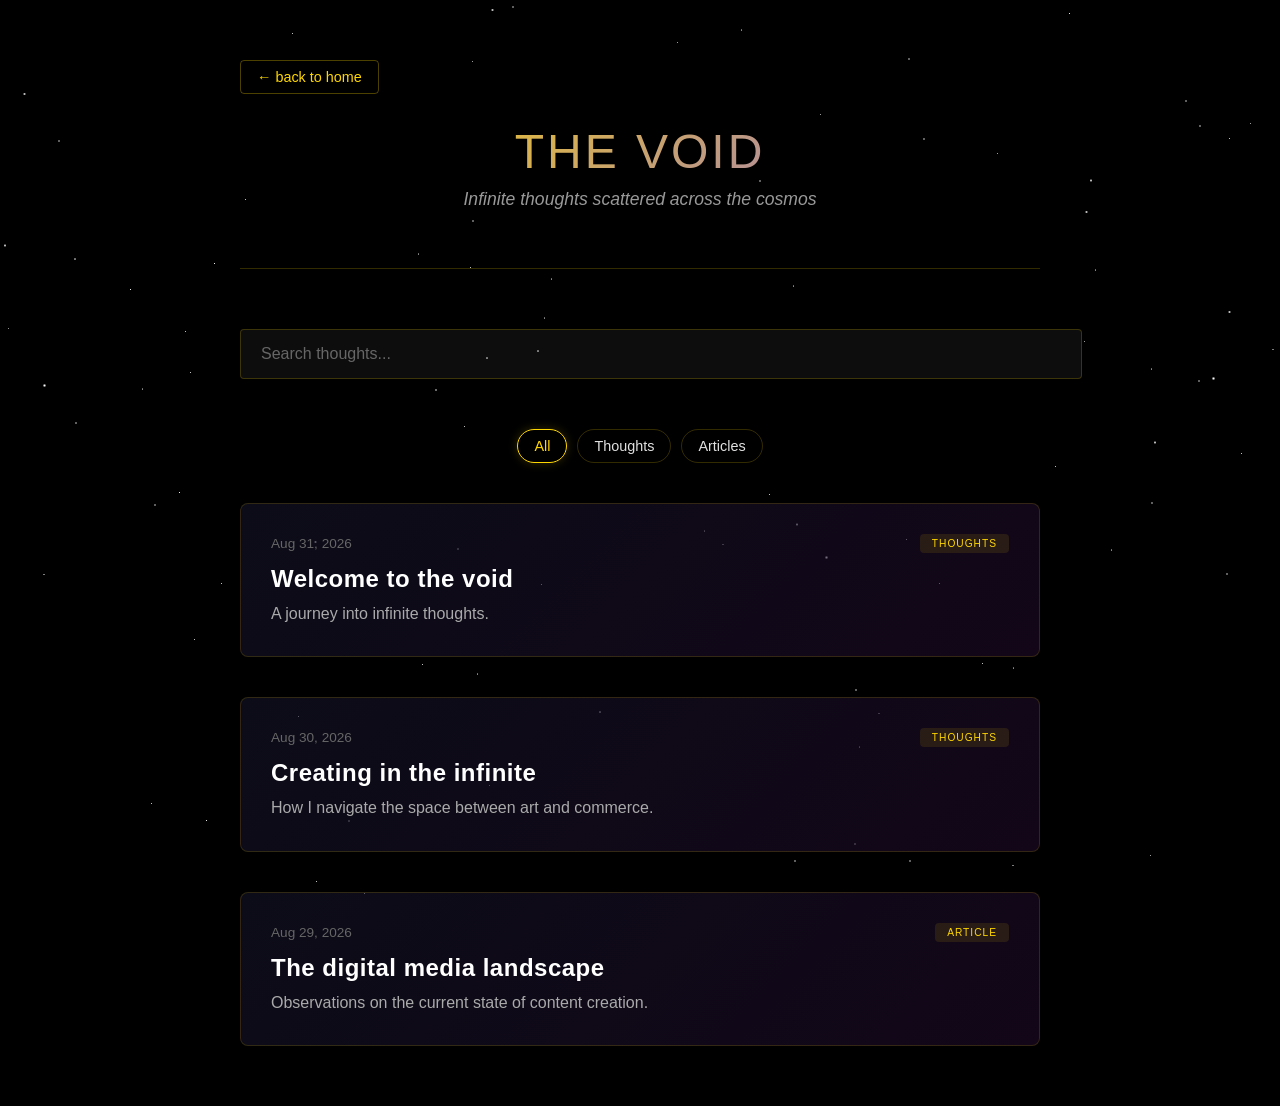
==== blog.html @ 40918b6e "Add blog page: The Void - searchable infinite thoughts with cosmic theme - Create blog.html with scr" ====
<!DOCTYPE html>
<html lang="en">
<head>
	<meta charset="UTF-8">
	<meta name="viewport" content="width=device-width, initial-scale=1.0">
	<title>The Void - Tariq Johnson</title>
	<link rel="stylesheet" href="assets/css/blog.css">
</head>
<body class="blog-page">
	<div class="starfield" id="starfield"></div>

	<div class="blog-container">
		<a href="/" class="back-home">← back to home</a>

		<div class="blog-header">
			<h1>The Void</h1>
			<p>Infinite thoughts scattered across the cosmos</p>
		</div>

		<div class="search-bar">
			<input 
				type="text" 
				id="searchInput" 
				placeholder="Search thoughts..."
				autocomplete="off"
			>
		</div>

		<div class="filters">
			<button class="filter-btn active" data-filter="all">All</button>
			<button class="filter-btn" data-filter="thoughts">Thoughts</button>
			<button class="filter-btn" data-filter="article">Articles</button>
		</div>

		<div class="posts-feed" id="postsFeed"></div>
		
		<div class="no-results" id="noResults" style="display: none;">
			<h2>Lost in the void</h2>
			<p>No posts found matching your search.</p>
		</div>
	</div>

	<script>
		// Starfield background
		function createStarfield() {
			const starfield = document.getElementById('starfield');
			const starCount = Math.min(100, Math.floor(window.innerWidth / 10));
			
			for (let i = 0; i < starCount; i++) {
				const star = document.createElement('div');
				star.className = 'star';
				star.style.left = Math.random() * 100 + '%';
				star.style.top = Math.random() * 100 + '%';
				star.style.width = (Math.random() * 2 + 0.5) + 'px';
				star.style.height = star.style.width;
				star.style.animationDelay = (Math.random() * 3) + 's';
				starfield.appendChild(star);
			}
		}

		// Load and render posts
		let allPosts = [];
		let currentFilter = 'all';

		async function loadPosts() {
			try {
				const response = await fetch('/assets/data/posts.json');
				allPosts = await response.json();
				// Sort by date descending
				allPosts.sort((a, b) => b.timestamp - a.timestamp);
				renderPosts();
			} catch (error) {
				console.error('Error loading posts:', error);
				document.getElementById('postsFeed').innerHTML = '<p style="text-align: center; color: #666;">Unable to load posts.</p>';
			}
		}

		function renderPosts() {
			const feed = document.getElementById('postsFeed');
			const noResults = document.getElementById('noResults');
			const searchTerm = document.getElementById('searchInput').value.toLowerCase();
			
			let filtered = allPosts.filter(post => {
				const matchesSearch = post.title.toLowerCase().includes(searchTerm) ||
					post.excerpt.toLowerCase().includes(searchTerm) ||
					post.content.toLowerCase().includes(searchTerm);
				
				const matchesFilter = currentFilter === 'all' || post.category === currentFilter;
				
				return matchesSearch && matchesFilter;
			});

			if (filtered.length === 0) {
				feed.style.display = 'none';
				noResults.style.display = 'block';
				return;
			}

			feed.style.display = 'flex';
			noResults.style.display = 'none';
			feed.innerHTML = filtered.map(post => `
				<div class="post-card" onclick="toggleExpanded(this)">
					<div class="post-meta">
						<span class="post-date">${formatDate(post.date)}</span>
						<span class="post-category">${post.category}</span>
					</div>
					<h2 class="post-title">${escapeHtml(post.title)}</h2>
					<p class="post-excerpt">${escapeHtml(post.excerpt)}</p>
					${post.content ? `<div class="post-content" style="display: none;">${escapeHtml(post.content)}</div>` : ''}
				</div>
			`).join('');
		}

		function toggleExpanded(card) {
			const content = card.querySelector('.post-content');
			if (content) {
				card.classList.toggle('expanded');
				content.style.display = content.style.display === 'none' ? 'block' : 'none';
			}
		}

		function formatDate(dateStr) {
			const date = new Date(dateStr);
			return date.toLocaleDateString('en-US', { 
				year: 'numeric', 
				month: 'short', 
				day: 'numeric' 
			});
		}

		function escapeHtml(text) {
			const div = document.createElement('div');
			div.textContent = text;
			return div.innerHTML;
		}

		// Search functionality
		document.getElementById('searchInput').addEventListener('input', renderPosts);

		// Filter functionality
		document.querySelectorAll('.filter-btn').forEach(btn => {
			btn.addEventListener('click', function() {
				document.querySelectorAll('.filter-btn').forEach(b => b.classList.remove('active'));
				this.classList.add('active');
				currentFilter = this.dataset.filter;
				renderPosts();
			});
		});

		// Initialize on load
		window.addEventListener('DOMContentLoaded', () => {
			createStarfield();
			loadPosts();
		});
	</script>
</body>
</html>
---- assets/css/blog.css ----
/* Void of Infinity Theme */

body.blog-page {
  background: #000;
  color: #e0e0e0;
  font-family: 'Segoe UI', Tahoma, Geneva, Verdana, sans-serif;
  margin: 0;
  padding: 0;
  overflow-x: hidden;
}

/* Animated starfield background */
.starfield {
  position: fixed;
  top: 0;
  left: 0;
  width: 100%;
  height: 100%;
  pointer-events: none;
  z-index: 0;
}

.star {
  position: absolute;
  background: radial-gradient(circle, #fff, rgba(255, 255, 255, 0));
  border-radius: 50%;
  animation: twinkle 3s infinite;
}

@keyframes twinkle {
  0%, 100% { opacity: 0.3; }
  50% { opacity: 1; }
}

/* Main content container */
.blog-container {
  position: relative;
  z-index: 1;
  max-width: 800px;
  margin: 0 auto;
  padding: 60px 20px;
  min-height: 100vh;
}

/* Header */
.blog-header {
  text-align: center;
  margin-bottom: 60px;
  border-bottom: 1px solid rgba(255, 215, 0, 0.2);
  padding-bottom: 40px;
}

.blog-header h1 {
  font-size: 3em;
  margin: 0;
  background: linear-gradient(135deg, #ffd700, #9370db);
  -webkit-background-clip: text;
  -webkit-text-fill-color: transparent;
  background-clip: text;
  letter-spacing: 3px;
  text-transform: uppercase;
  font-weight: 300;
}

.blog-header p {
  font-size: 1.1em;
  color: #999;
  margin-top: 10px;
  font-style: italic;
}

/* Back to home link */
.back-home {
  display: inline-block;
  margin-bottom: 30px;
  color: #ffd700;
  text-decoration: none;
  font-size: 0.9em;
  border: 1px solid rgba(255, 215, 0, 0.3);
  padding: 8px 16px;
  border-radius: 4px;
  transition: all 0.3s ease;
}

.back-home:hover {
  border-color: #ffd700;
  box-shadow: 0 0 10px rgba(255, 215, 0, 0.3);
}

/* Search bar */
.search-bar {
  margin-bottom: 50px;
}

.search-bar input {
  width: 100%;
  padding: 15px 20px;
  background: rgba(255, 255, 255, 0.05);
  border: 1px solid rgba(255, 215, 0, 0.2);
  color: #e0e0e0;
  font-size: 1em;
  border-radius: 4px;
  transition: all 0.3s ease;
}

.search-bar input:focus {
  outline: none;
  border-color: #ffd700;
  box-shadow: 0 0 15px rgba(255, 215, 0, 0.2);
  background: rgba(255, 255, 255, 0.08);
}

.search-bar input::placeholder {
  color: #666;
}

/* Filter buttons */
.filters {
  display: flex;
  gap: 10px;
  margin-bottom: 40px;
  justify-content: center;
  flex-wrap: wrap;
}

.filter-btn {
  padding: 8px 16px;
  background: transparent;
  border: 1px solid rgba(255, 215, 0, 0.2);
  color: #e0e0e0;
  cursor: pointer;
  border-radius: 20px;
  transition: all 0.3s ease;
  font-size: 0.9em;
}

.filter-btn:hover,
.filter-btn.active {
  border-color: #ffd700;
  color: #ffd700;
  box-shadow: 0 0 10px rgba(255, 215, 0, 0.2);
}

/* Posts feed */
.posts-feed {
  display: flex;
  flex-direction: column;
  gap: 40px;
}

.post-card {
  background: linear-gradient(135deg, rgba(20, 20, 40, 0.6), rgba(30, 10, 40, 0.6));
  border: 1px solid rgba(255, 215, 0, 0.15);
  border-radius: 8px;
  padding: 30px;
  transition: all 0.3s ease;
  cursor: pointer;
  animation: fadeIn 0.5s ease;
}

@keyframes fadeIn {
  from {
    opacity: 0;
    transform: translateY(20px);
  }
  to {
    opacity: 1;
    transform: translateY(0);
  }
}

.post-card:hover {
  border-color: #ffd700;
  box-shadow: 0 0 20px rgba(255, 215, 0, 0.2);
  transform: translateY(-5px);
  background: linear-gradient(135deg, rgba(30, 30, 50, 0.8), rgba(40, 15, 50, 0.8));
}

.post-meta {
  display: flex;
  justify-content: space-between;
  align-items: center;
  margin-bottom: 12px;
  font-size: 0.85em;
  color: #999;
}

.post-date {
  color: #666;
}

.post-category {
  display: inline-block;
  padding: 4px 12px;
  background: rgba(255, 215, 0, 0.1);
  color: #ffd700;
  border-radius: 4px;
  font-size: 0.75em;
  text-transform: uppercase;
  letter-spacing: 1px;
}

.post-title {
  font-size: 1.5em;
  margin: 12px 0 8px 0;
  color: #fff;
  font-weight: 600;
  letter-spacing: 0.5px;
}

.post-excerpt {
  color: #aaa;
  line-height: 1.6;
  margin: 0;
  font-size: 1em;
}

.post-card.expanded .post-content {
  margin-top: 20px;
  padding-top: 20px;
  border-top: 1px solid rgba(255, 215, 0, 0.1);
  color: #ddd;
  line-height: 1.8;
}

/* Empty state */
.no-results {
  text-align: center;
  padding: 60px 20px;
  color: #666;
}

.no-results h2 {
  font-size: 1.5em;
  margin-bottom: 10px;
  color: #888;
}

/* Responsive */
@media (max-width: 768px) {
  .blog-header h1 {
    font-size: 2em;
    letter-spacing: 1px;
  }

  .blog-container {
    padding: 40px 15px;
  }

  .post-card {
    padding: 20px;
  }

  .post-title {
    font-size: 1.2em;
  }

  .filters {
    justify-content: flex-start;
    overflow-x: auto;
  }
}
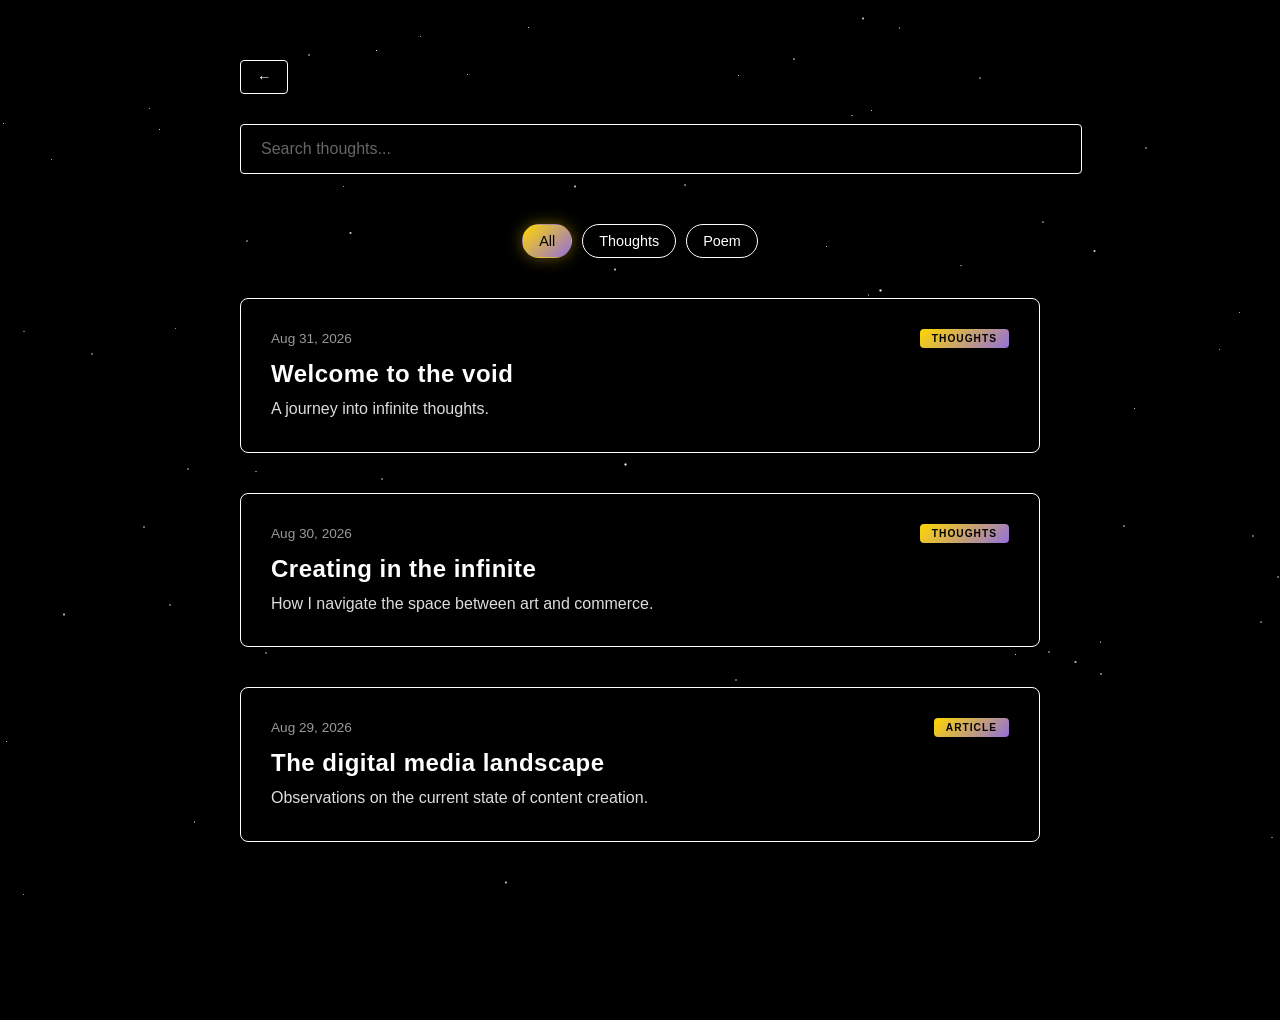
==== commit 03af7b8c: "Change blog title and update filter button text Updated the title and modified the blog header and f" ====
--- a/blog.html
+++ b/blog.html
@@ -3,20 +3,14 @@
 <head>
 	<meta charset="UTF-8">
 	<meta name="viewport" content="width=device-width, initial-scale=1.0">
-	<title>The Void - Tariq Johnson</title>
+	<title>Tariq Johnson</title>
 	<link rel="stylesheet" href="assets/css/blog.css">
 </head>
 <body class="blog-page">
 	<div class="starfield" id="starfield"></div>
 
 	<div class="blog-container">
-		<a href="/" class="back-home">← back to home</a>
-
-		<div class="blog-header">
-			<h1>The Void</h1>
-			<p>Infinite thoughts scattered across the cosmos</p>
-		</div>
-
+		<a href="/" class="back-home">←</a>
 		<div class="search-bar">
 			<input 
 				type="text" 
@@ -29,7 +23,7 @@
 		<div class="filters">
 			<button class="filter-btn active" data-filter="all">All</button>
 			<button class="filter-btn" data-filter="thoughts">Thoughts</button>
-			<button class="filter-btn" data-filter="article">Articles</button>
+			<button class="filter-btn" data-filter="article">Poem</button>
 		</div>
 
 		<div class="posts-feed" id="postsFeed"></div>
--- a/assets/css/blog.css
+++ b/assets/css/blog.css
@@ -2,7 +2,7 @@
 
 body.blog-page {
   background: #000;
-  color: #e0e0e0;
+  color: #fff;
   font-family: 'Segoe UI', Tahoma, Geneva, Verdana, sans-serif;
   margin: 0;
   padding: 0;
@@ -46,7 +46,7 @@
 .blog-header {
   text-align: center;
   margin-bottom: 60px;
-  border-bottom: 1px solid rgba(255, 215, 0, 0.2);
+  border-bottom: 1px solid rgba(255, 215, 0, 0.3);
   padding-bottom: 40px;
 }
 
@@ -73,10 +73,10 @@
 .back-home {
   display: inline-block;
   margin-bottom: 30px;
-  color: #ffd700;
+  color: #fff;
   text-decoration: none;
   font-size: 0.9em;
-  border: 1px solid rgba(255, 215, 0, 0.3);
+  border: 1px solid #fff;
   padding: 8px 16px;
   border-radius: 4px;
   transition: all 0.3s ease;
@@ -84,6 +84,8 @@
 
 .back-home:hover {
   border-color: #ffd700;
+  background: linear-gradient(135deg, #ffd700, #9370db);
+  color: #000;
   box-shadow: 0 0 10px rgba(255, 215, 0, 0.3);
 }
 
@@ -95,9 +97,9 @@
 .search-bar input {
   width: 100%;
   padding: 15px 20px;
-  background: rgba(255, 255, 255, 0.05);
-  border: 1px solid rgba(255, 215, 0, 0.2);
-  color: #e0e0e0;
+  background: #000;
+  border: 1px solid #fff;
+  color: #fff;
   font-size: 1em;
   border-radius: 4px;
   transition: all 0.3s ease;
@@ -106,8 +108,8 @@
 .search-bar input:focus {
   outline: none;
   border-color: #ffd700;
-  box-shadow: 0 0 15px rgba(255, 215, 0, 0.2);
-  background: rgba(255, 255, 255, 0.08);
+  box-shadow: 0 0 15px rgba(255, 215, 0, 0.3);
+  background: #000;
 }
 
 .search-bar input::placeholder {
@@ -126,8 +128,8 @@
 .filter-btn {
   padding: 8px 16px;
   background: transparent;
-  border: 1px solid rgba(255, 215, 0, 0.2);
-  color: #e0e0e0;
+  border: 1px solid #fff;
+  color: #fff;
   cursor: pointer;
   border-radius: 20px;
   transition: all 0.3s ease;
@@ -136,9 +138,10 @@
 
 .filter-btn:hover,
 .filter-btn.active {
-  border-color: #ffd700;
-  color: #ffd700;
-  box-shadow: 0 0 10px rgba(255, 215, 0, 0.2);
+  border-color: transparent;
+  background: linear-gradient(135deg, #ffd700, #9370db);
+  color: #000;
+  box-shadow: 0 0 15px rgba(255, 215, 0, 0.4);
 }
 
 /* Posts feed */
@@ -149,8 +152,8 @@
 }
 
 .post-card {
-  background: linear-gradient(135deg, rgba(20, 20, 40, 0.6), rgba(30, 10, 40, 0.6));
-  border: 1px solid rgba(255, 215, 0, 0.15);
+  background: #000;
+  border: 1px solid #fff;
   border-radius: 8px;
   padding: 30px;
   transition: all 0.3s ease;
@@ -171,9 +174,9 @@
 
 .post-card:hover {
   border-color: #ffd700;
-  box-shadow: 0 0 20px rgba(255, 215, 0, 0.2);
+  box-shadow: 0 0 20px rgba(255, 215, 0, 0.3);
   transform: translateY(-5px);
-  background: linear-gradient(135deg, rgba(30, 30, 50, 0.8), rgba(40, 15, 50, 0.8));
+  background: linear-gradient(135deg, rgba(255, 215, 0, 0.05), rgba(147, 112, 219, 0.05));
 }
 
 .post-meta {
@@ -182,22 +185,23 @@
   align-items: center;
   margin-bottom: 12px;
   font-size: 0.85em;
+  color: #ccc;
+}
+
+.post-date {
   color: #999;
-}
-
-.post-date {
-  color: #666;
 }
 
 .post-category {
   display: inline-block;
   padding: 4px 12px;
-  background: rgba(255, 215, 0, 0.1);
-  color: #ffd700;
+  background: linear-gradient(135deg, #ffd700, #9370db);
+  color: #000;
   border-radius: 4px;
   font-size: 0.75em;
   text-transform: uppercase;
   letter-spacing: 1px;
+  font-weight: 600;
 }
 
 .post-title {
@@ -209,7 +213,7 @@
 }
 
 .post-excerpt {
-  color: #aaa;
+  color: #ddd;
   line-height: 1.6;
   margin: 0;
   font-size: 1em;
@@ -218,7 +222,7 @@
 .post-card.expanded .post-content {
   margin-top: 20px;
   padding-top: 20px;
-  border-top: 1px solid rgba(255, 215, 0, 0.1);
+  border-top: 1px solid rgba(255, 215, 0, 0.3);
   color: #ddd;
   line-height: 1.8;
 }
@@ -233,7 +237,7 @@
 .no-results h2 {
   font-size: 1.5em;
   margin-bottom: 10px;
-  color: #888;
+  color: #999;
 }
 
 /* Responsive */
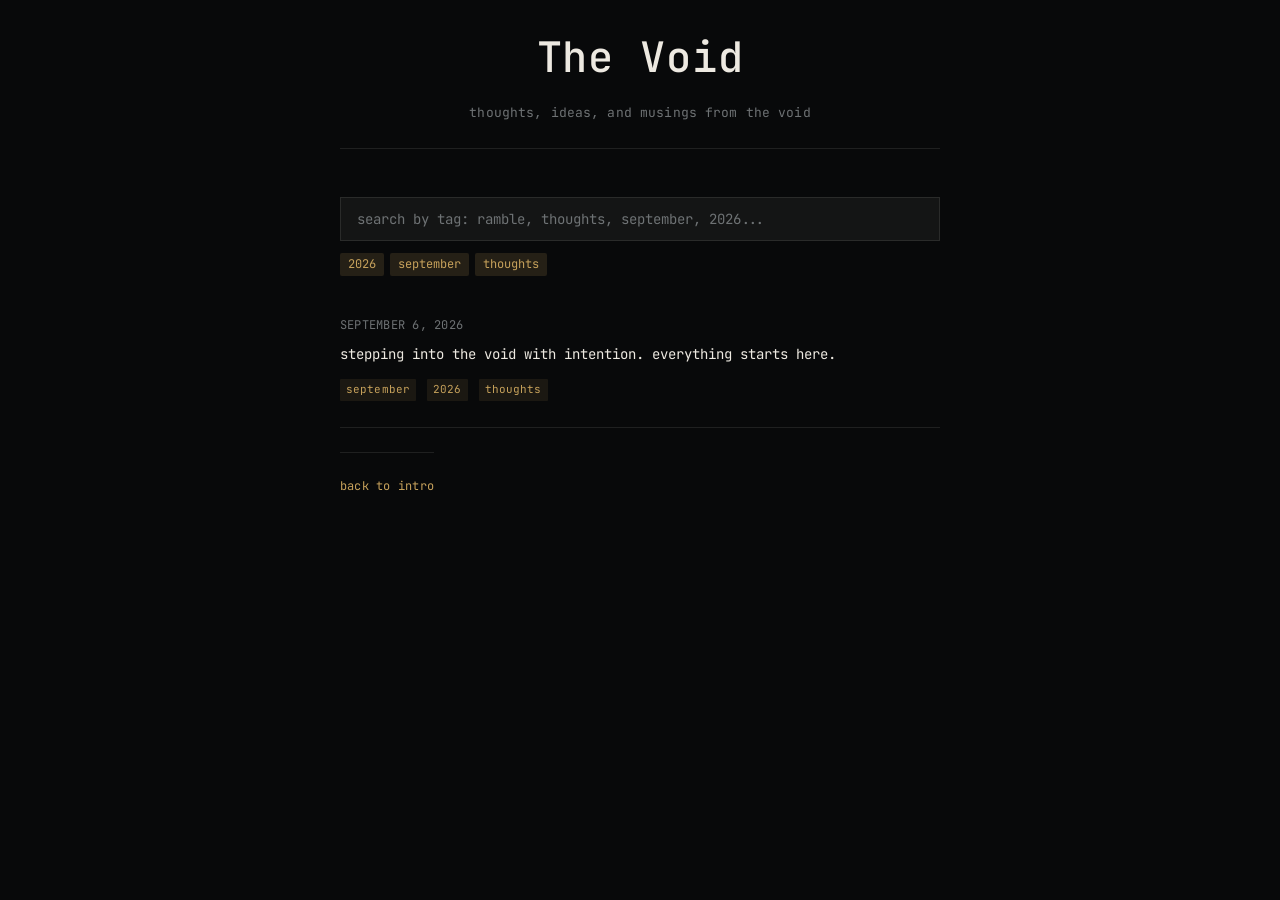
==== commit 16ec581c: "Add blog page (The Void) with tag-based filtering - Pure HTML with client-side search & filtering - " ====
--- a/blog.html
+++ b/blog.html
@@ -1,151 +1,351 @@
 <!DOCTYPE html>
 <html lang="en">
 <head>
-	<meta charset="UTF-8">
-	<meta name="viewport" content="width=device-width, initial-scale=1.0">
-	<title>Tariq Johnson</title>
-	<link rel="stylesheet" href="assets/css/blog.css">
+  <meta charset="UTF-8" />
+  <meta name="viewport" content="width=device-width, initial-scale=1, viewport-fit=cover" />
+  <title>The Void - Tariq</title>
+  <link rel="preconnect" href="https://fonts.googleapis.com">
+  <link rel="preconnect" href="https://fonts.gstatic.com" crossorigin>
+  <link href="https://fonts.googleapis.com/css2?family=JetBrains+Mono:wght@400;500&display=swap" rel="stylesheet">
+  <style>
+    :root {
+      --onyx: #08090A;
+      --pearl: #EDE9E1;
+      --muted: #6E7274;
+      --gold: #C6A15B;
+      --gold-bright: #E0BE7E;
+      --hairline: rgba(237,233,225,0.10);
+    }
+
+    * { box-sizing: border-box; }
+
+    html, body {
+      margin: 0;
+      height: 100%;
+      background: var(--onyx);
+      overscroll-behavior: none;
+    }
+
+    body {
+      min-height: 100vh;
+      font-family: 'JetBrains Mono', monospace;
+      color: var(--pearl);
+      padding: 24px;
+      line-height: 1.6;
+    }
+
+    .container {
+      width: 100%;
+      max-width: 600px;
+      margin: 0 auto;
+    }
+
+    .header {
+      display: flex;
+      flex-direction: column;
+      align-items: center;
+      margin-bottom: 48px;
+      text-align: center;
+      border-bottom: 1px solid var(--hairline);
+      padding-bottom: 24px;
+    }
+
+    .header h1 {
+      font-size: clamp(28px, 8vw, 42px);
+      margin: 0 0 12px 0;
+      letter-spacing: 0.02em;
+      font-weight: 500;
+    }
+
+    .header p {
+      font-size: 13px;
+      color: var(--muted);
+      margin: 0;
+      letter-spacing: 0.01em;
+    }
+
+    .search-bar {
+      width: 100%;
+      margin-bottom: 36px;
+      display: flex;
+      flex-direction: column;
+      gap: 12px;
+    }
+
+    .search-input {
+      width: 100%;
+      padding: 12px 16px;
+      font-family: 'JetBrains Mono', monospace;
+      font-size: 14px;
+      background: rgba(237,233,225,0.05);
+      border: 1px solid var(--hairline);
+      color: var(--pearl);
+      outline: none;
+      transition: all 0.2s ease;
+    }
+
+    .search-input:focus {
+      background: rgba(237,233,225,0.08);
+      border-color: var(--gold);
+    }
+
+    .search-input::placeholder {
+      color: var(--muted);
+    }
+
+    .tags-display {
+      font-size: 12px;
+      color: var(--muted);
+      min-height: 16px;
+    }
+
+    .tag {
+      display: inline-block;
+      background: rgba(198,161,91,0.15);
+      color: var(--gold);
+      padding: 2px 8px;
+      margin-right: 6px;
+      margin-bottom: 4px;
+      border-radius: 2px;
+      cursor: pointer;
+      transition: all 0.15s ease;
+      user-select: none;
+    }
+
+    .tag:hover {
+      background: rgba(198,161,91,0.25);
+      color: var(--gold-bright);
+    }
+
+    .tag.active {
+      background: var(--gold);
+      color: var(--onyx);
+    }
+
+    .entries {
+      display: flex;
+      flex-direction: column;
+      gap: 32px;
+    }
+
+    .entry {
+      padding-bottom: 24px;
+      border-bottom: 1px solid var(--hairline);
+      transition: opacity 0.3s ease;
+    }
+
+    .entry.hidden {
+      display: none;
+    }
+
+    .entry-date {
+      font-size: 12px;
+      color: var(--muted);
+      letter-spacing: 0.02em;
+      text-transform: uppercase;
+      margin-bottom: 8px;
+    }
+
+    .entry-content {
+      font-size: 14px;
+      line-height: 1.7;
+      margin-bottom: 12px;
+      white-space: pre-wrap;
+      word-wrap: break-word;
+    }
+
+    .entry-tags {
+      font-size: 11px;
+      color: var(--muted);
+      letter-spacing: 0.01em;
+    }
+
+    .entry-tag {
+      display: inline-block;
+      background: rgba(198,161,91,0.1);
+      color: var(--gold);
+      padding: 2px 6px;
+      margin-right: 4px;
+      margin-bottom: 2px;
+      border-radius: 1px;
+      cursor: pointer;
+      transition: all 0.15s ease;
+      user-select: none;
+    }
+
+    .entry-tag:hover {
+      background: rgba(198,161,91,0.2);
+      color: var(--gold-bright);
+    }
+
+    .no-results {
+      text-align: center;
+      color: var(--muted);
+      font-size: 13px;
+      padding: 32px 0;
+      opacity: 0.7;
+    }
+
+    .back-link {
+      display: inline-block;
+      margin-top: 24px;
+      padding-top: 24px;
+      border-top: 1px solid var(--hairline);
+      text-decoration: none;
+      color: var(--gold);
+      font-size: 12px;
+      letter-spacing: 0.02em;
+      transition: color 0.2s ease;
+    }
+
+    .back-link:hover {
+      color: var(--gold-bright);
+    }
+  </style>
 </head>
-<body class="blog-page">
-	<div class="starfield" id="starfield"></div>
-
-	<div class="blog-container">
-		<a href="/" class="back-home">←</a>
-		<div class="search-bar">
-			<input 
-				type="text" 
-				id="searchInput" 
-				placeholder="Search thoughts..."
-				autocomplete="off"
-			>
-		</div>
-
-		<div class="filters">
-			<button class="filter-btn active" data-filter="all">All</button>
-			<button class="filter-btn" data-filter="thoughts">Thoughts</button>
-			<button class="filter-btn" data-filter="article">Poem</button>
-		</div>
-
-		<div class="posts-feed" id="postsFeed"></div>
-		
-		<div class="no-results" id="noResults" style="display: none;">
-			<h2>Lost in the void</h2>
-			<p>No posts found matching your search.</p>
-		</div>
-	</div>
-
-	<script>
-		// Starfield background
-		function createStarfield() {
-			const starfield = document.getElementById('starfield');
-			const starCount = Math.min(100, Math.floor(window.innerWidth / 10));
-			
-			for (let i = 0; i < starCount; i++) {
-				const star = document.createElement('div');
-				star.className = 'star';
-				star.style.left = Math.random() * 100 + '%';
-				star.style.top = Math.random() * 100 + '%';
-				star.style.width = (Math.random() * 2 + 0.5) + 'px';
-				star.style.height = star.style.width;
-				star.style.animationDelay = (Math.random() * 3) + 's';
-				starfield.appendChild(star);
-			}
-		}
-
-		// Load and render posts
-		let allPosts = [];
-		let currentFilter = 'all';
-
-		async function loadPosts() {
-			try {
-				const response = await fetch('/assets/data/posts.json');
-				allPosts = await response.json();
-				// Sort by date descending
-				allPosts.sort((a, b) => b.timestamp - a.timestamp);
-				renderPosts();
-			} catch (error) {
-				console.error('Error loading posts:', error);
-				document.getElementById('postsFeed').innerHTML = '<p style="text-align: center; color: #666;">Unable to load posts.</p>';
-			}
-		}
-
-		function renderPosts() {
-			const feed = document.getElementById('postsFeed');
-			const noResults = document.getElementById('noResults');
-			const searchTerm = document.getElementById('searchInput').value.toLowerCase();
-			
-			let filtered = allPosts.filter(post => {
-				const matchesSearch = post.title.toLowerCase().includes(searchTerm) ||
-					post.excerpt.toLowerCase().includes(searchTerm) ||
-					post.content.toLowerCase().includes(searchTerm);
-				
-				const matchesFilter = currentFilter === 'all' || post.category === currentFilter;
-				
-				return matchesSearch && matchesFilter;
-			});
-
-			if (filtered.length === 0) {
-				feed.style.display = 'none';
-				noResults.style.display = 'block';
-				return;
-			}
-
-			feed.style.display = 'flex';
-			noResults.style.display = 'none';
-			feed.innerHTML = filtered.map(post => `
-				<div class="post-card" onclick="toggleExpanded(this)">
-					<div class="post-meta">
-						<span class="post-date">${formatDate(post.date)}</span>
-						<span class="post-category">${post.category}</span>
-					</div>
-					<h2 class="post-title">${escapeHtml(post.title)}</h2>
-					<p class="post-excerpt">${escapeHtml(post.excerpt)}</p>
-					${post.content ? `<div class="post-content" style="display: none;">${escapeHtml(post.content)}</div>` : ''}
-				</div>
-			`).join('');
-		}
-
-		function toggleExpanded(card) {
-			const content = card.querySelector('.post-content');
-			if (content) {
-				card.classList.toggle('expanded');
-				content.style.display = content.style.display === 'none' ? 'block' : 'none';
-			}
-		}
-
-		function formatDate(dateStr) {
-			const date = new Date(dateStr);
-			return date.toLocaleDateString('en-US', { 
-				year: 'numeric', 
-				month: 'short', 
-				day: 'numeric' 
-			});
-		}
-
-		function escapeHtml(text) {
-			const div = document.createElement('div');
-			div.textContent = text;
-			return div.innerHTML;
-		}
-
-		// Search functionality
-		document.getElementById('searchInput').addEventListener('input', renderPosts);
-
-		// Filter functionality
-		document.querySelectorAll('.filter-btn').forEach(btn => {
-			btn.addEventListener('click', function() {
-				document.querySelectorAll('.filter-btn').forEach(b => b.classList.remove('active'));
-				this.classList.add('active');
-				currentFilter = this.dataset.filter;
-				renderPosts();
-			});
-		});
-
-		// Initialize on load
-		window.addEventListener('DOMContentLoaded', () => {
-			createStarfield();
-			loadPosts();
-		});
-	</script>
+<body>
+
+  <div class="container">
+    <div class="header">
+      <h1>The Void</h1>
+      <p>thoughts, ideas, and musings from the void</p>
+    </div>
+
+    <div class="search-bar">
+      <input 
+        type="text" 
+        id="searchInput" 
+        class="search-input" 
+        placeholder="search by tag: ramble, thoughts, september, 2026..."
+      >
+      <div id="tagsDisplay" class="tags-display"></div>
+    </div>
+
+    <div class="entries" id="entries">
+      <!-- Entry template (copy this block and modify to add new entries):
+      <article class="entry" data-tags="september, 2026, thoughts">
+        <div class="entry-date">september 6, 2026</div>
+        <div class="entry-content">Your thoughts go here.</div>
+        <div class="entry-tags">
+          <span class="entry-tag" data-tag="september">september</span>
+          <span class="entry-tag" data-tag="2026">2026</span>
+          <span class="entry-tag" data-tag="thoughts">thoughts</span>
+        </div>
+      </article>
+      -->
+
+      <article class="entry" data-tags="september, 2026, thoughts">
+        <div class="entry-date">september 6, 2026</div>
+        <div class="entry-content">stepping into the void with intention. everything starts here.</div>
+        <div class="entry-tags">
+          <span class="entry-tag" data-tag="september">september</span>
+          <span class="entry-tag" data-tag="2026">2026</span>
+          <span class="entry-tag" data-tag="thoughts">thoughts</span>
+        </div>
+      </article>
+
+    </div>
+
+    <a href="index.html" class="back-link">back to intro</a>
+  </div>
+
+  <script>
+    const searchInput = document.getElementById('searchInput');
+    const tagsDisplay = document.getElementById('tagsDisplay');
+    const entriesContainer = document.getElementById('entries');
+    const entries = document.querySelectorAll('.entry');
+
+    let activeTags = new Set();
+    let allTags = new Set();
+
+    // Build set of all available tags
+    entries.forEach(entry => {
+      const tags = entry.getAttribute('data-tags');
+      if (tags) {
+        tags.split(',').forEach(tag => {
+          allTags.add(tag.trim().toLowerCase());
+        });
+      }
+    });
+
+    // Populate tags display
+    function renderTags() {
+      tagsDisplay.innerHTML = '';
+      Array.from(allTags).sort().forEach(tag => {
+        const span = document.createElement('span');
+        span.className = 'tag' + (activeTags.has(tag) ? ' active' : '');
+        span.textContent = tag;
+        span.addEventListener('click', () => toggleTag(tag));
+        tagsDisplay.appendChild(span);
+      });
+    }
+
+    function toggleTag(tag) {
+      if (activeTags.has(tag)) {
+        activeTags.delete(tag);
+      } else {
+        activeTags.add(tag);
+      }
+      filterEntries();
+      renderTags();
+    }
+
+    function filterEntries() {
+      let visibleCount = 0;
+
+      entries.forEach(entry => {
+        const tags = entry.getAttribute('data-tags');
+        const entryTags = tags ? tags.split(',').map(t => t.trim().toLowerCase()) : [];
+        
+        // Show if no filters active, or if entry contains all active tags
+        const matches = activeTags.size === 0 || 
+                       Array.from(activeTags).every(tag => entryTags.includes(tag));
+        
+        if (matches) {
+          entry.classList.remove('hidden');
+          visibleCount++;
+        } else {
+          entry.classList.add('hidden');
+        }
+      });
+
+      // Show "no results" message if needed
+      let noResultsMsg = document.getElementById('noResults');
+      if (visibleCount === 0) {
+        if (!noResultsMsg) {
+          noResultsMsg = document.createElement('div');
+          noResultsMsg.id = 'noResults';
+          noResultsMsg.className = 'no-results';
+          noResultsMsg.textContent = 'no entries found with those tags';
+          entriesContainer.appendChild(noResultsMsg);
+        }
+      } else {
+        if (noResultsMsg) noResultsMsg.remove();
+      }
+    }
+
+    // Search input listener
+    searchInput.addEventListener('input', (e) => {
+      const query = e.target.value.toLowerCase().trim();
+      if (query) {
+        // Split by comma or space for multi-tag search
+        const searchTags = query.split(/[,\s]+/).filter(t => t.length > 0);
+        activeTags.clear();
+        searchTags.forEach(tag => {
+          if (allTags.has(tag)) {
+            activeTags.add(tag);
+          }
+        });
+      } else {
+        activeTags.clear();
+      }
+      filterEntries();
+      renderTags();
+    });
+
+    // Initial render
+    renderTags();
+  </script>
+
 </body>
 </html>
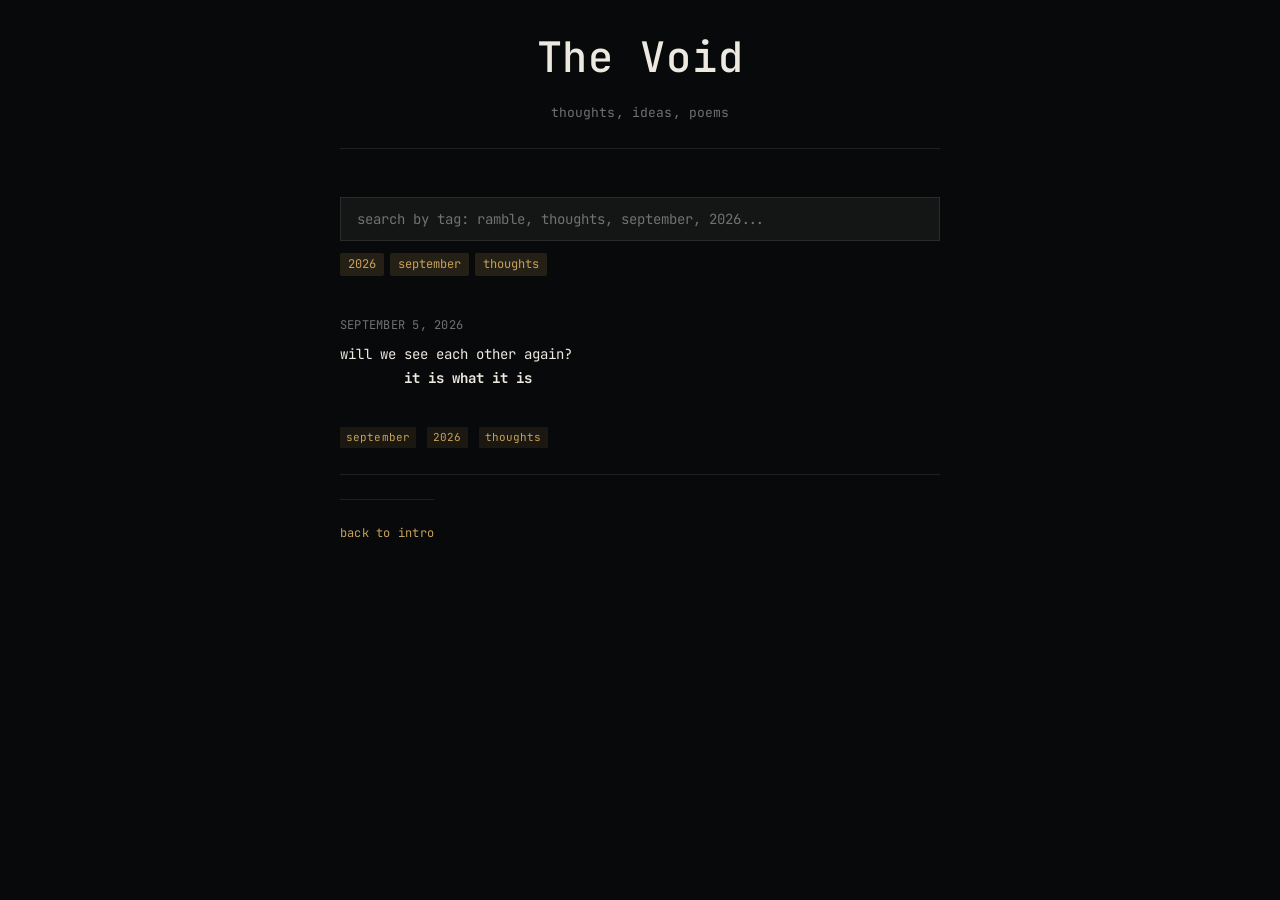
==== commit 901d95f9: "Change title and update blog entry content Updated the title and modified content in the blog." ====
--- a/blog.html
+++ b/blog.html
@@ -3,7 +3,7 @@
 <head>
   <meta charset="UTF-8" />
   <meta name="viewport" content="width=device-width, initial-scale=1, viewport-fit=cover" />
-  <title>The Void - Tariq</title>
+  <title>the void.</title>
   <link rel="preconnect" href="https://fonts.googleapis.com">
   <link rel="preconnect" href="https://fonts.gstatic.com" crossorigin>
   <link href="https://fonts.googleapis.com/css2?family=JetBrains+Mono:wght@400;500&display=swap" rel="stylesheet">
@@ -208,7 +208,7 @@
   <div class="container">
     <div class="header">
       <h1>The Void</h1>
-      <p>thoughts, ideas, and musings from the void</p>
+      <p>thoughts, ideas, poems</p>
     </div>
 
     <div class="search-bar">
@@ -235,8 +235,10 @@
       -->
 
       <article class="entry" data-tags="september, 2026, thoughts">
-        <div class="entry-date">september 6, 2026</div>
-        <div class="entry-content">stepping into the void with intention. everything starts here.</div>
+        <div class="entry-date">september 5, 2026</div>
+        <div class="entry-content">will we see each other again?
+        <b>it is what it is</b>
+        </div>
         <div class="entry-tags">
           <span class="entry-tag" data-tag="september">september</span>
           <span class="entry-tag" data-tag="2026">2026</span>
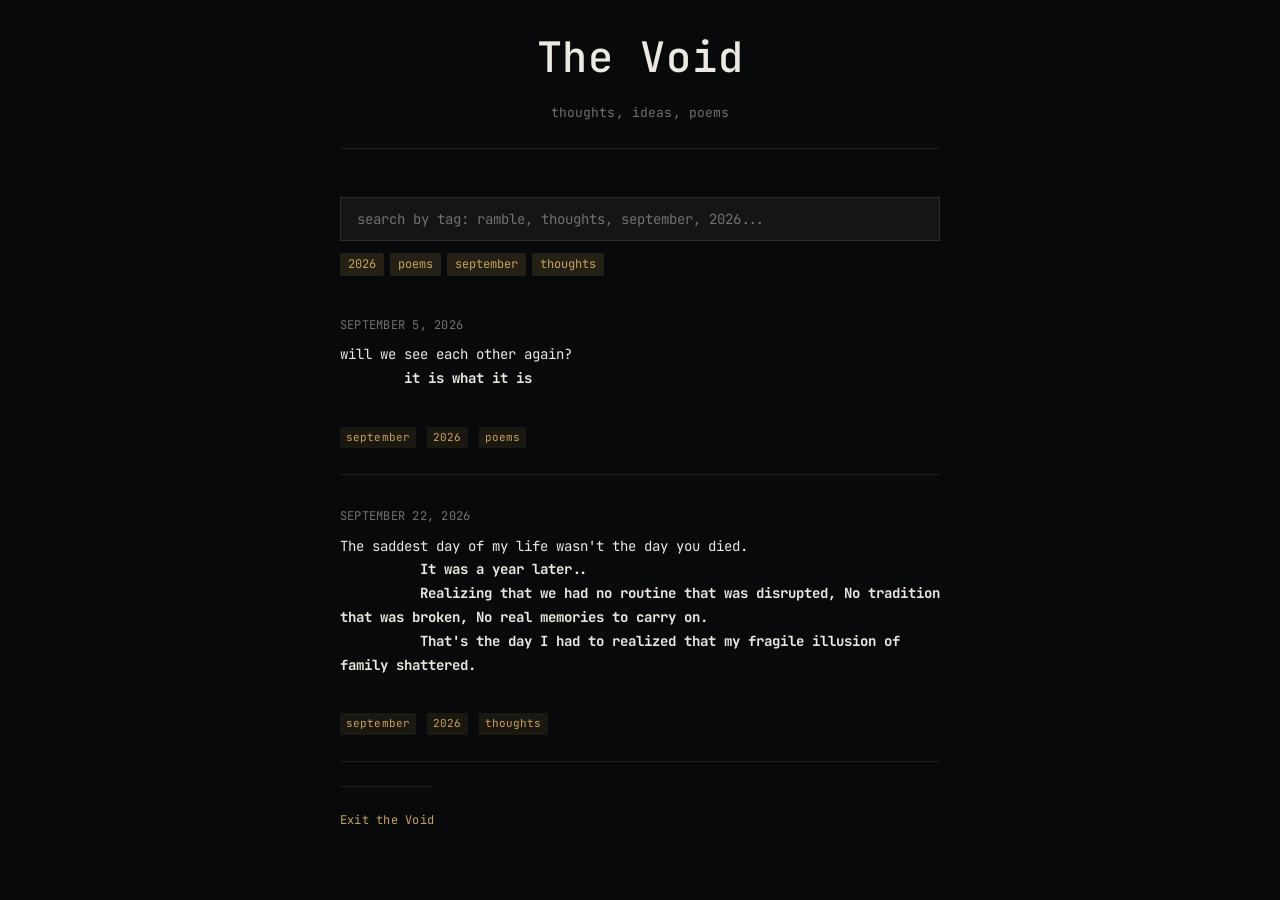
==== commit b932cda4: "Update blog entries and back link text" ====
--- a/blog.html
+++ b/blog.html
@@ -234,10 +234,24 @@
       </article>
       -->
 
-      <article class="entry" data-tags="september, 2026, thoughts">
+      <article class="entry" data-tags="september, 2026, poems">
         <div class="entry-date">september 5, 2026</div>
         <div class="entry-content">will we see each other again?
         <b>it is what it is</b>
+        </div>
+        <div class="entry-tags">
+          <span class="entry-tag" data-tag="september">september</span>
+          <span class="entry-tag" data-tag="2026">2026</span>
+          <span class="entry-tag" data-tag="poems">poems</span>
+        </div>
+      </article>
+
+            <article class="entry" data-tags="september, 2026, thoughts">
+        <div class="entry-date">september 22, 2026</div>
+        <div class="entry-content">The saddest day of my life wasn't the day you died.
+          <b>It was a year later..</b>
+          <b>Realizing that we had no routine that was disrupted, No tradition that was broken, No real memories to carry on.</b>
+          <b>That's the day I had to realized that my fragile illusion of family shattered.</b>
         </div>
         <div class="entry-tags">
           <span class="entry-tag" data-tag="september">september</span>
@@ -248,7 +262,7 @@
 
     </div>
 
-    <a href="index.html" class="back-link">back to intro</a>
+    <a href="index.html" class="back-link">Exit the Void</a>
   </div>
 
   <script>
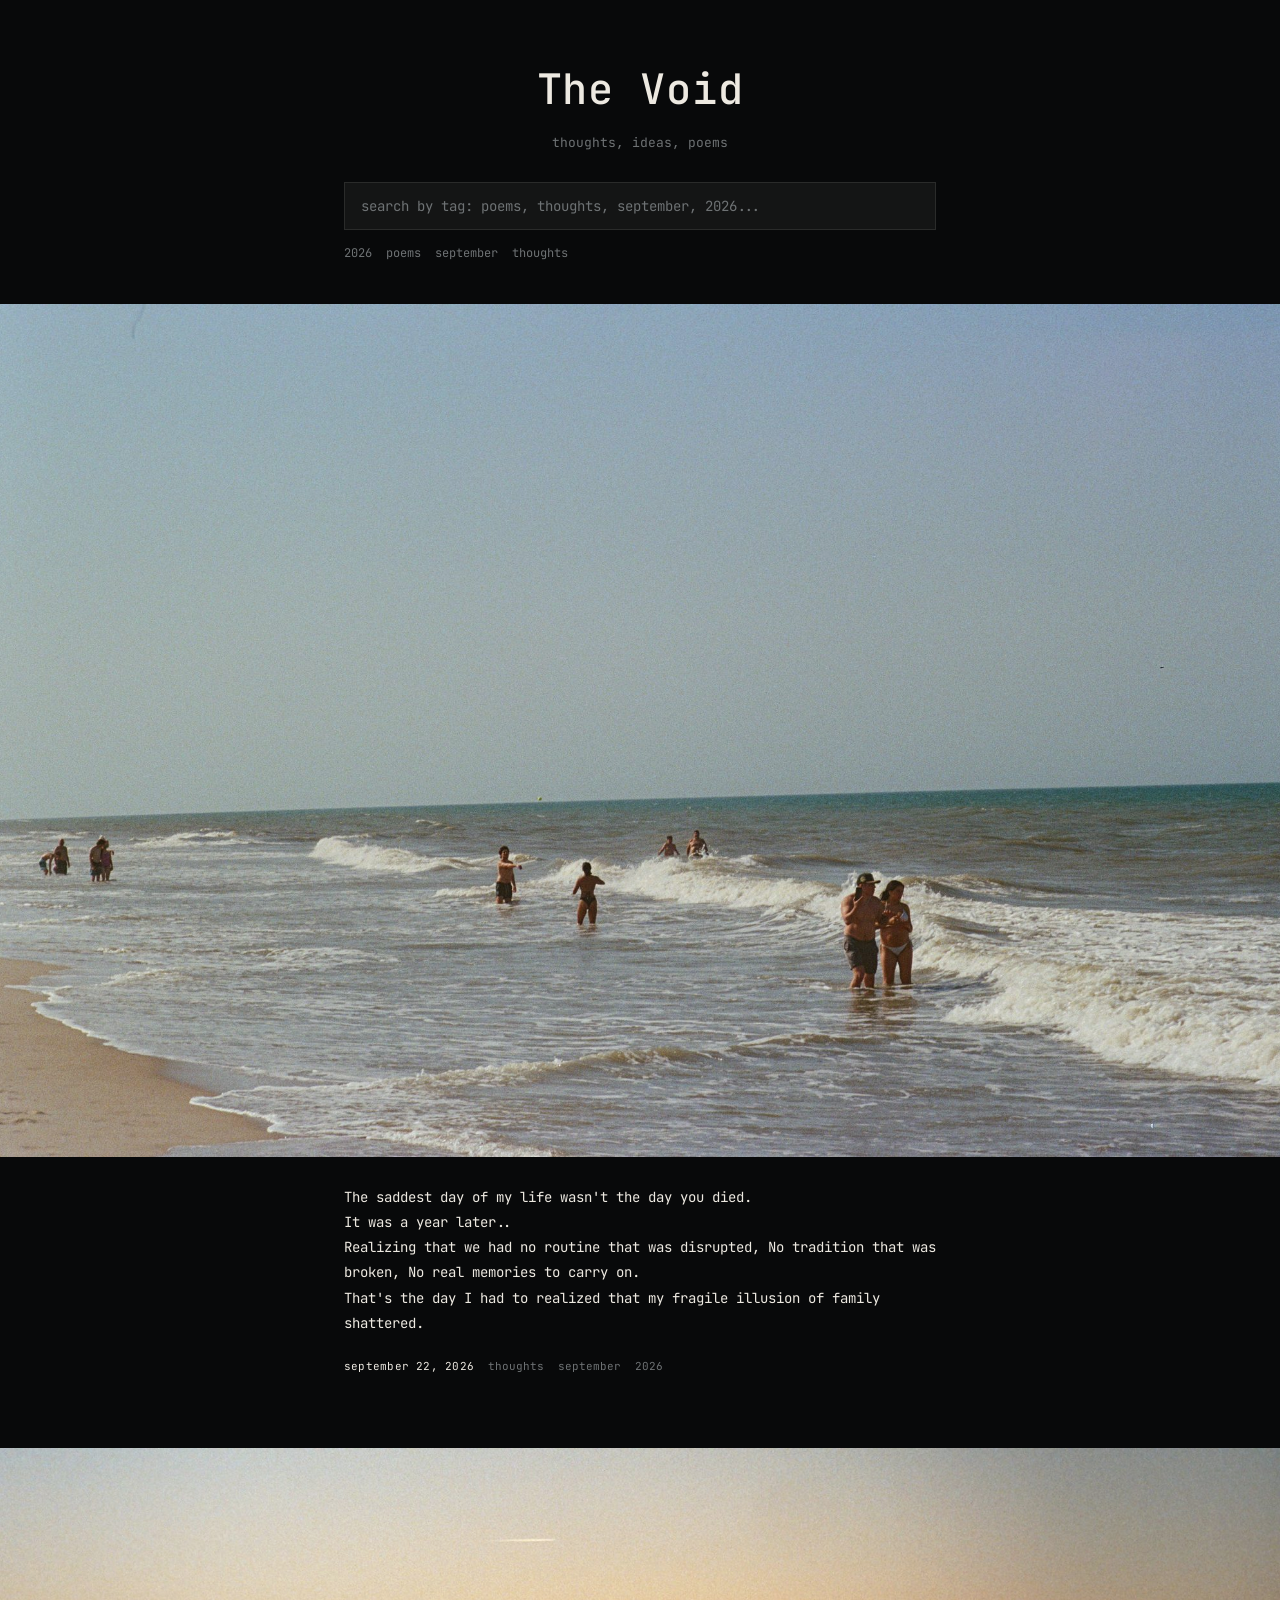
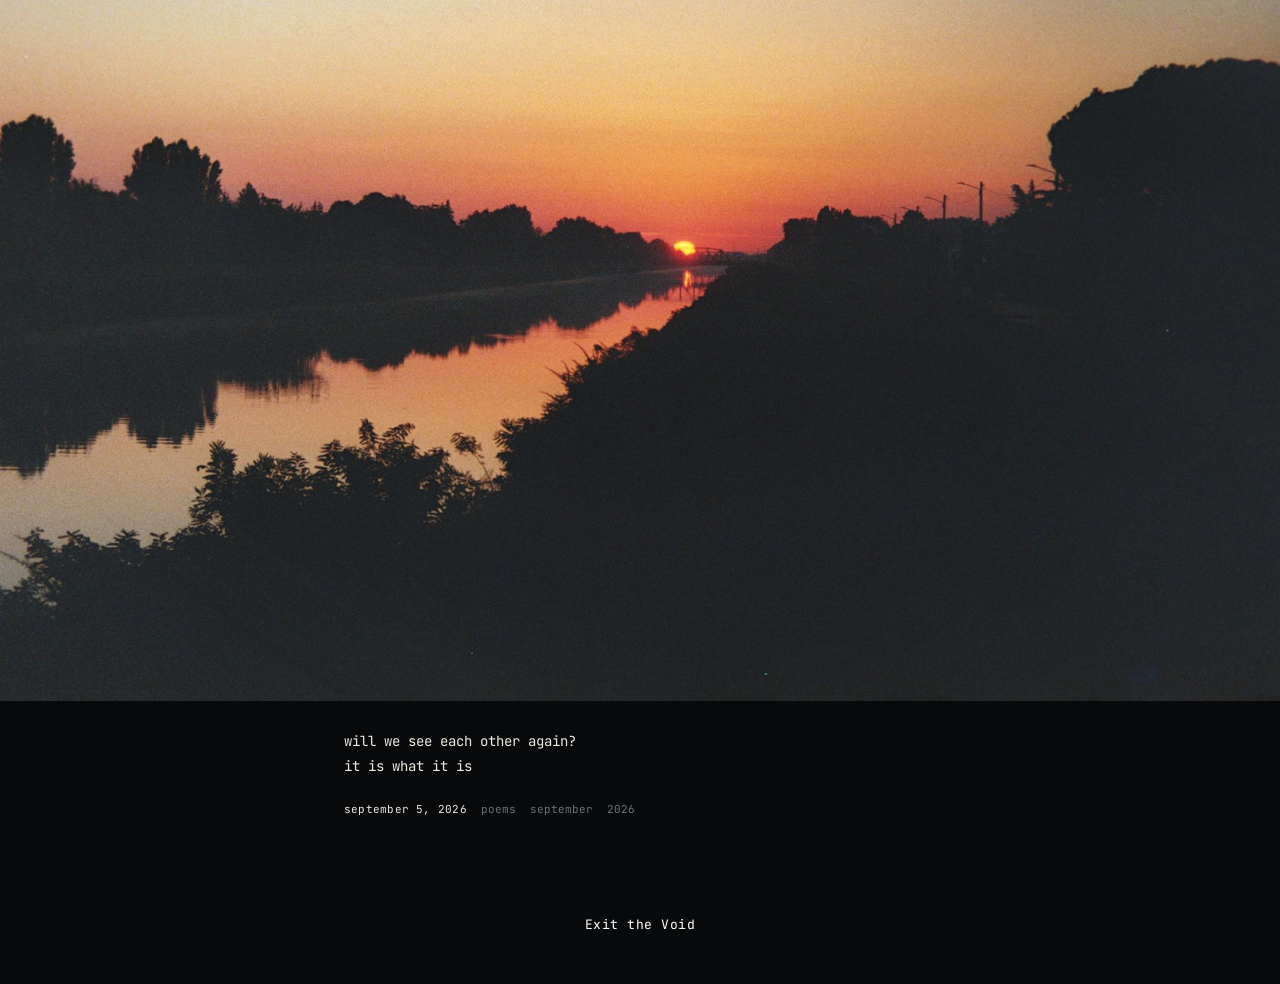
==== commit 56dd7bfd: "Update homepage and void archive Co-authored-by: Copilot App <223556219+Copilot@users.noreply.github" ====
--- a/blog.html
+++ b/blog.html
@@ -1,367 +1,165 @@
 <!DOCTYPE html>
 <html lang="en">
 <head>
-  <meta charset="UTF-8" />
-  <meta name="viewport" content="width=device-width, initial-scale=1, viewport-fit=cover" />
-  <title>the void.</title>
-  <link rel="preconnect" href="https://fonts.googleapis.com">
-  <link rel="preconnect" href="https://fonts.gstatic.com" crossorigin>
-  <link href="https://fonts.googleapis.com/css2?family=JetBrains+Mono:wght@400;500&display=swap" rel="stylesheet">
-  <style>
-    :root {
-      --onyx: #08090A;
-      --pearl: #EDE9E1;
-      --muted: #6E7274;
-      --gold: #C6A15B;
-      --gold-bright: #E0BE7E;
-      --hairline: rgba(237,233,225,0.10);
-    }
+<meta charset="UTF-8" />
+<meta name="viewport" content="width=device-width, initial-scale=1, viewport-fit=cover" />
+<title>the void.</title>
+<link rel="preconnect" href="https://fonts.googleapis.com">
+<link rel="preconnect" href="https://fonts.gstatic.com" crossorigin>
+<link href="https://fonts.googleapis.com/css2?family=JetBrains+Mono:wght@400;500&display=swap" rel="stylesheet">
+<style>
+  :root{
+    --onyx:#08090A; --pearl:#EDE9E1; --muted:#6E7274; --white:#FFFFFF;
+    --hairline:rgba(237,233,225,0.10);
+  }
+  *{ box-sizing:border-box; }
+  html,body{ margin:0; background:var(--onyx); }
+  body{
+    font-family:'JetBrains Mono',monospace; color:var(--pearl); line-height:1.6;
+    padding-bottom:calc(48px + env(safe-area-inset-bottom,0px));
+  }
+  .head{ text-align:center; padding:56px 24px 28px; }
+  .head h1{ margin:0 0 10px; font-weight:500; font-size:clamp(28px,8vw,42px); letter-spacing:.02em; }
+  .head p{ margin:0; font-size:13px; color:var(--muted); }
 
-    * { box-sizing: border-box; }
+  .filters{ max-width:640px; margin:0 auto; padding:0 24px 40px; display:flex; flex-direction:column; gap:14px; }
+  .search{
+    width:100%; padding:12px 16px; font:inherit; font-size:14px; color:var(--pearl);
+    background:rgba(237,233,225,.05); border:1px solid var(--hairline); outline:none; border-radius:0;
+  }
+  .search:focus{ border-color:var(--white); }
+  .search::placeholder{ color:var(--muted); }
+  .chips{ display:flex; flex-wrap:wrap; gap:8px 14px; font-size:12px; min-height:18px; }
+  .chip{ color:var(--muted); cursor:pointer; user-select:none; background:none; border:0; padding:0; font:inherit; }
+  .chip:hover{ color:var(--pearl); }
+  .chip.active{ color:var(--white); text-decoration:underline; text-underline-offset:4px; }
 
-    html, body {
-      margin: 0;
-      height: 100%;
-      background: var(--onyx);
-      overscroll-behavior: none;
-    }
+  /* every post: same full-width frame, same treatment */
+  .post{ margin:0 0 72px; }
+  .post.hidden{ display:none; }
+  .frame{ width:100%; aspect-ratio:3/2; background:#111; overflow:hidden; }
+  .frame img{
+    width:100%; height:100%; object-fit:cover; display:block;
+    filter:saturate(.92) contrast(1.03);
+    opacity:0; transition:opacity .8s ease;
+  }
+  .frame img.loaded{ opacity:1; }
+  .body{ max-width:640px; margin:0 auto; padding:28px 24px 0; }
+  .text{ font-size:14px; line-height:1.8; white-space:pre-wrap; overflow-wrap:break-word; margin:0 0 22px; }
+  .meta{ display:flex; flex-wrap:wrap; gap:6px 14px; font-size:11px; color:var(--muted); letter-spacing:.02em; }
+  .meta .date{ color:var(--pearl); }
+  .meta .tag{ cursor:pointer; background:none; border:0; padding:0; font:inherit; color:var(--muted); }
+  .meta .tag:hover{ color:var(--white); }
 
-    body {
-      min-height: 100vh;
-      font-family: 'JetBrains Mono', monospace;
-      color: var(--pearl);
-      padding: 24px;
-      line-height: 1.6;
-    }
-
-    .container {
-      width: 100%;
-      max-width: 600px;
-      margin: 0 auto;
-    }
-
-    .header {
-      display: flex;
-      flex-direction: column;
-      align-items: center;
-      margin-bottom: 48px;
-      text-align: center;
-      border-bottom: 1px solid var(--hairline);
-      padding-bottom: 24px;
-    }
-
-    .header h1 {
-      font-size: clamp(28px, 8vw, 42px);
-      margin: 0 0 12px 0;
-      letter-spacing: 0.02em;
-      font-weight: 500;
-    }
-
-    .header p {
-      font-size: 13px;
-      color: var(--muted);
-      margin: 0;
-      letter-spacing: 0.01em;
-    }
-
-    .search-bar {
-      width: 100%;
-      margin-bottom: 36px;
-      display: flex;
-      flex-direction: column;
-      gap: 12px;
-    }
-
-    .search-input {
-      width: 100%;
-      padding: 12px 16px;
-      font-family: 'JetBrains Mono', monospace;
-      font-size: 14px;
-      background: rgba(237,233,225,0.05);
-      border: 1px solid var(--hairline);
-      color: var(--pearl);
-      outline: none;
-      transition: all 0.2s ease;
-    }
-
-    .search-input:focus {
-      background: rgba(237,233,225,0.08);
-      border-color: var(--gold);
-    }
-
-    .search-input::placeholder {
-      color: var(--muted);
-    }
-
-    .tags-display {
-      font-size: 12px;
-      color: var(--muted);
-      min-height: 16px;
-    }
-
-    .tag {
-      display: inline-block;
-      background: rgba(198,161,91,0.15);
-      color: var(--gold);
-      padding: 2px 8px;
-      margin-right: 6px;
-      margin-bottom: 4px;
-      border-radius: 2px;
-      cursor: pointer;
-      transition: all 0.15s ease;
-      user-select: none;
-    }
-
-    .tag:hover {
-      background: rgba(198,161,91,0.25);
-      color: var(--gold-bright);
-    }
-
-    .tag.active {
-      background: var(--gold);
-      color: var(--onyx);
-    }
-
-    .entries {
-      display: flex;
-      flex-direction: column;
-      gap: 32px;
-    }
-
-    .entry {
-      padding-bottom: 24px;
-      border-bottom: 1px solid var(--hairline);
-      transition: opacity 0.3s ease;
-    }
-
-    .entry.hidden {
-      display: none;
-    }
-
-    .entry-date {
-      font-size: 12px;
-      color: var(--muted);
-      letter-spacing: 0.02em;
-      text-transform: uppercase;
-      margin-bottom: 8px;
-    }
-
-    .entry-content {
-      font-size: 14px;
-      line-height: 1.7;
-      margin-bottom: 12px;
-      white-space: pre-wrap;
-      word-wrap: break-word;
-    }
-
-    .entry-tags {
-      font-size: 11px;
-      color: var(--muted);
-      letter-spacing: 0.01em;
-    }
-
-    .entry-tag {
-      display: inline-block;
-      background: rgba(198,161,91,0.1);
-      color: var(--gold);
-      padding: 2px 6px;
-      margin-right: 4px;
-      margin-bottom: 2px;
-      border-radius: 1px;
-      cursor: pointer;
-      transition: all 0.15s ease;
-      user-select: none;
-    }
-
-    .entry-tag:hover {
-      background: rgba(198,161,91,0.2);
-      color: var(--gold-bright);
-    }
-
-    .no-results {
-      text-align: center;
-      color: var(--muted);
-      font-size: 13px;
-      padding: 32px 0;
-      opacity: 0.7;
-    }
-
-    .back-link {
-      display: inline-block;
-      margin-top: 24px;
-      padding-top: 24px;
-      border-top: 1px solid var(--hairline);
-      text-decoration: none;
-      color: var(--gold);
-      font-size: 12px;
-      letter-spacing: 0.02em;
-      transition: color 0.2s ease;
-    }
-
-    .back-link:hover {
-      color: var(--gold-bright);
-    }
-  </style>
+  .empty{ text-align:center; color:var(--muted); font-size:13px; padding:24px; }
+  .exit{
+    display:block; width:max-content; margin:0 auto; padding-top:24px;
+    color:var(--white); text-decoration:none; font-size:13px; letter-spacing:.04em;
+  }
+  .exit:hover{ opacity:.7; }
+</style>
 </head>
 <body>
 
-  <div class="container">
-    <div class="header">
-      <h1>The Void</h1>
-      <p>thoughts, ideas, poems</p>
-    </div>
+  <header class="head">
+    <h1>The Void</h1>
+    <p>thoughts, ideas, poems</p>
+  </header>
 
-    <div class="search-bar">
-      <input 
-        type="text" 
-        id="searchInput" 
-        class="search-input" 
-        placeholder="search by tag: ramble, thoughts, september, 2026..."
-      >
-      <div id="tagsDisplay" class="tags-display"></div>
-    </div>
-
-    <div class="entries" id="entries">
-      <!-- Entry template (copy this block and modify to add new entries):
-      <article class="entry" data-tags="september, 2026, thoughts">
-        <div class="entry-date">september 6, 2026</div>
-        <div class="entry-content">Your thoughts go here.</div>
-        <div class="entry-tags">
-          <span class="entry-tag" data-tag="september">september</span>
-          <span class="entry-tag" data-tag="2026">2026</span>
-          <span class="entry-tag" data-tag="thoughts">thoughts</span>
-        </div>
-      </article>
-      -->
-
-      <article class="entry" data-tags="september, 2026, poems">
-        <div class="entry-date">september 5, 2026</div>
-        <div class="entry-content">will we see each other again?
-        <b>it is what it is</b>
-        </div>
-        <div class="entry-tags">
-          <span class="entry-tag" data-tag="september">september</span>
-          <span class="entry-tag" data-tag="2026">2026</span>
-          <span class="entry-tag" data-tag="poems">poems</span>
-        </div>
-      </article>
-
-            <article class="entry" data-tags="september, 2026, thoughts">
-        <div class="entry-date">september 22, 2026</div>
-        <div class="entry-content">The saddest day of my life wasn't the day you died.
-          <b>It was a year later..</b>
-          <b>Realizing that we had no routine that was disrupted, No tradition that was broken, No real memories to carry on.</b>
-          <b>That's the day I had to realized that my fragile illusion of family shattered.</b>
-        </div>
-        <div class="entry-tags">
-          <span class="entry-tag" data-tag="september">september</span>
-          <span class="entry-tag" data-tag="2026">2026</span>
-          <span class="entry-tag" data-tag="thoughts">thoughts</span>
-        </div>
-      </article>
-
-    </div>
-
-    <a href="index.html" class="back-link">Exit the Void</a>
+  <div class="filters">
+    <input class="search" id="search" type="text" placeholder="search by tag: poems, thoughts, september, 2026..." autocomplete="off">
+    <div class="chips" id="chips"></div>
   </div>
 
+  <main id="feed"></main>
+
+  <a class="exit" href="index.html">Exit the Void</a>
+
+  <script src="posts.js"></script>
   <script>
-    const searchInput = document.getElementById('searchInput');
-    const tagsDisplay = document.getElementById('tagsDisplay');
-    const entriesContainer = document.getElementById('entries');
-    const entries = document.querySelectorAll('.entry');
+    const MONTHS = ["january","february","march","april","may","june","july","august","september","october","november","december"];
+    const feed = document.getElementById('feed');
+    const chipsEl = document.getElementById('chips');
+    const search = document.getElementById('search');
 
-    let activeTags = new Set();
-    let allTags = new Set();
-
-    // Build set of all available tags
-    entries.forEach(entry => {
-      const tags = entry.getAttribute('data-tags');
-      if (tags) {
-        tags.split(',').forEach(tag => {
-          allTags.add(tag.trim().toLowerCase());
-        });
-      }
+    // newest first, with month + year tags added automatically
+    const posts = [...window.POSTS].sort((a,b) => b.date.localeCompare(a.date)).map(p => {
+      const [y,m,d] = p.date.split('-').map(Number);
+      const month = MONTHS[m-1];
+      const tags = [...new Set([...(p.tags||[]), month, String(y)].map(t => t.toLowerCase()))];
+      return { ...p, tags, label: `${month} ${d}, ${y}` };
     });
 
-    // Populate tags display
-    function renderTags() {
-      tagsDisplay.innerHTML = '';
-      Array.from(allTags).sort().forEach(tag => {
-        const span = document.createElement('span');
-        span.className = 'tag' + (activeTags.has(tag) ? ' active' : '');
-        span.textContent = tag;
-        span.addEventListener('click', () => toggleTag(tag));
-        tagsDisplay.appendChild(span);
+    const allTags = [...new Set(posts.flatMap(p => p.tags))].sort();
+    const active = new Set();
+    let typed = [];
+
+    function el(tag, cls, text){
+      const n = document.createElement(tag);
+      if (cls) n.className = cls;
+      if (text !== undefined) n.textContent = text;
+      return n;
+    }
+
+    const nodes = posts.map(p => {
+      const art = el('article','post');
+      if (p.image){
+        const frame = el('div','frame');
+        const img = new Image();
+        img.alt = ''; img.loading = 'lazy'; img.decoding = 'async';
+        img.onload = () => img.classList.add('loaded');
+        img.src = p.image;
+        frame.appendChild(img);
+        art.appendChild(frame);
+      }
+      const body = el('div','body');
+      body.appendChild(el('p','text', p.text));
+      const meta = el('div','meta');
+      meta.appendChild(el('span','date', p.label));
+      p.tags.forEach(t => {
+        const b = el('button','tag', t);
+        b.type = 'button';
+        b.onclick = () => { active.clear(); active.add(t); update(); window.scrollTo({top:0,behavior:'smooth'}); };
+        meta.appendChild(b);
+      });
+      body.appendChild(meta);
+      art.appendChild(body);
+      feed.appendChild(art);
+      return { art, tags: p.tags };
+    });
+
+    const none = el('div','empty','no entries found with those tags');
+    none.hidden = true;
+    feed.appendChild(none);
+
+    function renderChips(){
+      chipsEl.textContent = '';
+      allTags.forEach(t => {
+        const b = el('button','chip' + (active.has(t) ? ' active' : ''), t);
+        b.type = 'button';
+        b.onclick = () => { active.has(t) ? active.delete(t) : active.add(t); update(); };
+        chipsEl.appendChild(b);
       });
     }
 
-    function toggleTag(tag) {
-      if (activeTags.has(tag)) {
-        activeTags.delete(tag);
-      } else {
-        activeTags.add(tag);
-      }
-      filterEntries();
-      renderTags();
+    function update(){
+      let shown = 0;
+      nodes.forEach(n => {
+        const ok = [...active].every(t => n.tags.includes(t)) &&
+                   typed.every(q => n.tags.some(t => t.startsWith(q)));
+        n.art.classList.toggle('hidden', !ok);
+        if (ok) shown++;
+      });
+      none.hidden = shown > 0;
+      renderChips();
     }
 
-    function filterEntries() {
-      let visibleCount = 0;
-
-      entries.forEach(entry => {
-        const tags = entry.getAttribute('data-tags');
-        const entryTags = tags ? tags.split(',').map(t => t.trim().toLowerCase()) : [];
-        
-        // Show if no filters active, or if entry contains all active tags
-        const matches = activeTags.size === 0 || 
-                       Array.from(activeTags).every(tag => entryTags.includes(tag));
-        
-        if (matches) {
-          entry.classList.remove('hidden');
-          visibleCount++;
-        } else {
-          entry.classList.add('hidden');
-        }
-      });
-
-      // Show "no results" message if needed
-      let noResultsMsg = document.getElementById('noResults');
-      if (visibleCount === 0) {
-        if (!noResultsMsg) {
-          noResultsMsg = document.createElement('div');
-          noResultsMsg.id = 'noResults';
-          noResultsMsg.className = 'no-results';
-          noResultsMsg.textContent = 'no entries found with those tags';
-          entriesContainer.appendChild(noResultsMsg);
-        }
-      } else {
-        if (noResultsMsg) noResultsMsg.remove();
-      }
-    }
-
-    // Search input listener
-    searchInput.addEventListener('input', (e) => {
-      const query = e.target.value.toLowerCase().trim();
-      if (query) {
-        // Split by comma or space for multi-tag search
-        const searchTags = query.split(/[,\s]+/).filter(t => t.length > 0);
-        activeTags.clear();
-        searchTags.forEach(tag => {
-          if (allTags.has(tag)) {
-            activeTags.add(tag);
-          }
-        });
-      } else {
-        activeTags.clear();
-      }
-      filterEntries();
-      renderTags();
+    search.addEventListener('input', e => {
+      typed = e.target.value.toLowerCase().split(/[,\s]+/).filter(Boolean);
+      update();
     });
 
-    // Initial render
-    renderTags();
+    update();
   </script>
-
 </body>
 </html>
